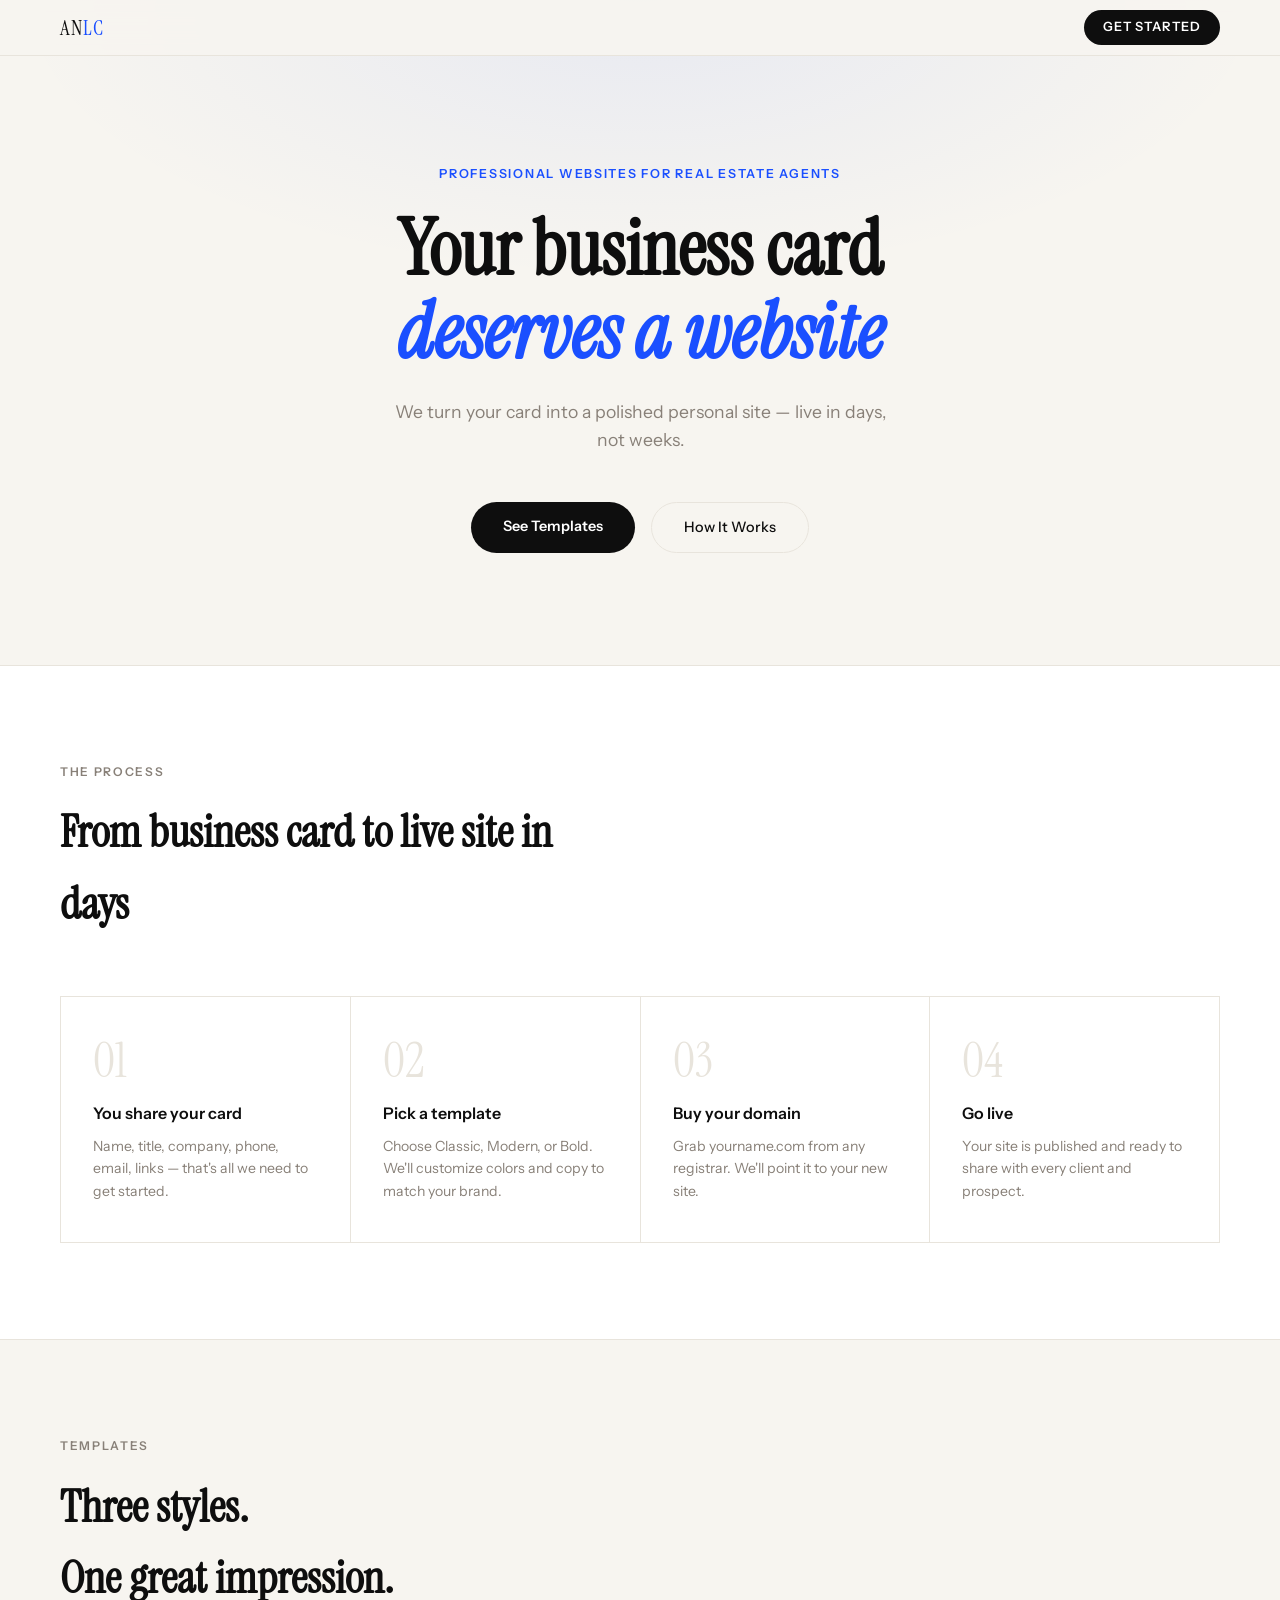
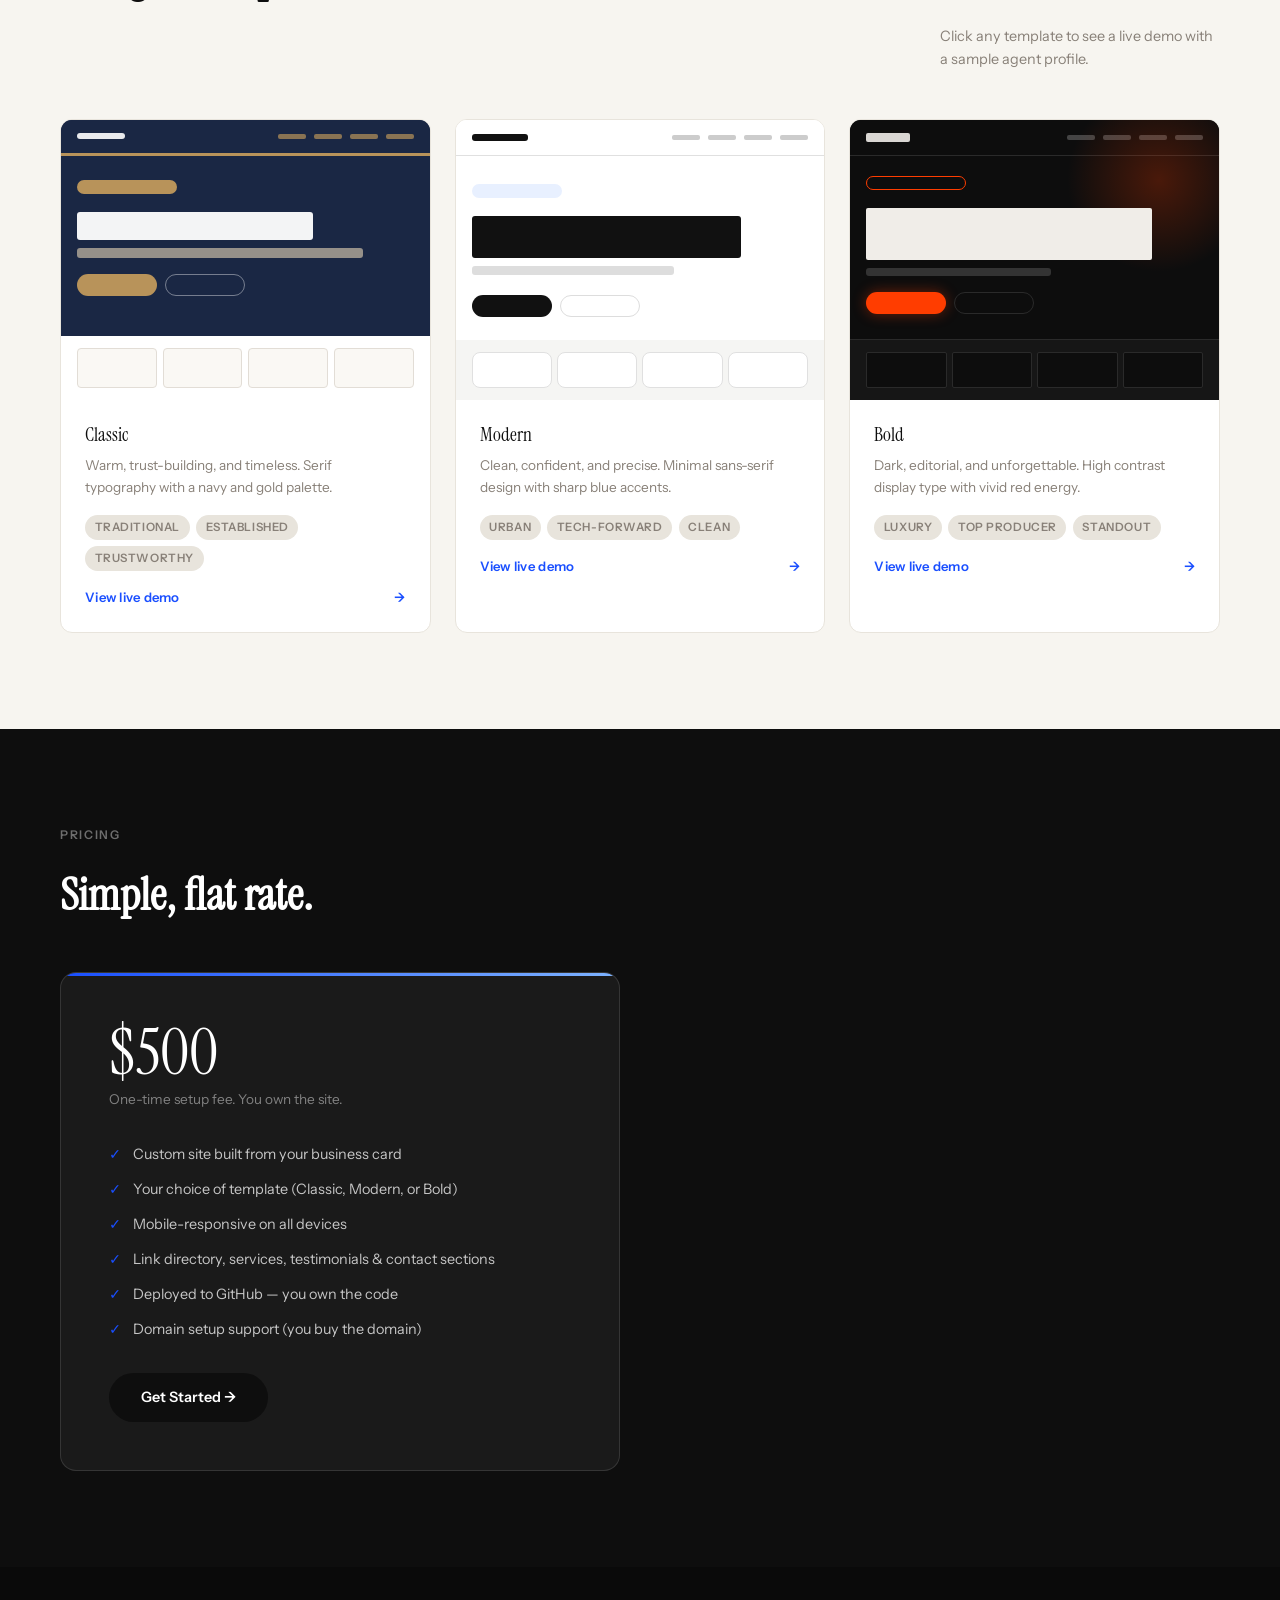
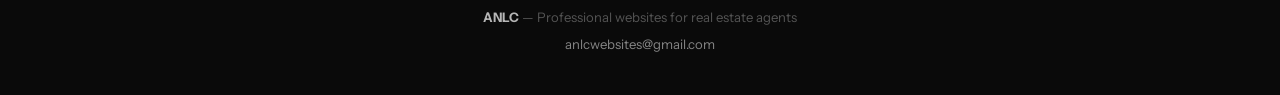
==== index.html @ ca84db9d "Update index.html with biz email" ====
<!DOCTYPE html>
<html lang="en">
<head>
  <meta charset="UTF-8" />
  <meta name="viewport" content="width=device-width, initial-scale=1.0" />
  <title>ANLC — Professional Websites for Real Estate Agents</title>
  <link rel="preconnect" href="https://fonts.googleapis.com" />
  <link rel="stylesheet" href="https://fonts.googleapis.com/css2?family=Instrument+Serif:ital@0;1&family=Instrument+Sans:wght@400;500;600&display=swap" />
  <style>
    *, *::before, *::after { box-sizing: border-box; margin: 0; padding: 0; }
    html { scroll-behavior: smooth; }

    :root {
      --ink:     #0e0e0e;
      --paper:   #f7f5f0;
      --mid:     #e8e4dc;
      --muted:   #888078;
      --accent:  #1a4fff;
      --f-serif: 'Instrument Serif', Georgia, serif;
      --f-sans:  'Instrument Sans', system-ui, sans-serif;
      --max:     1160px;
    }

    body {
      background: var(--paper);
      color: var(--ink);
      font-family: var(--f-sans);
      font-size: 16px;
      line-height: 1.6;
    }

    /* ── NAV ─────────────────────────────────────────────── */
    nav {
      position: fixed; top: 0; left: 0; right: 0; z-index: 50;
      background: rgba(247,245,240,.92);
      backdrop-filter: blur(12px);
      border-bottom: 1px solid var(--mid);
      height: 56px;
      display: flex; align-items: center;
      padding: 0 2rem;
    }
    .nav-inner {
      max-width: var(--max); margin: 0 auto; width: 100%;
      display: flex; align-items: center; justify-content: space-between;
    }
    .logo {
      font-family: var(--f-serif);
      font-size: 1.3rem;
      letter-spacing: .04em;
      color: var(--ink);
    }
    .logo span { color: var(--accent); }
    .nav-cta {
      background: var(--ink);
      color: #fff;
      font-size: .8rem;
      font-weight: 600;
      letter-spacing: .06em;
      text-transform: uppercase;
      padding: .45rem 1.2rem;
      border-radius: 100px;
      text-decoration: none;
      transition: background .2s;
    }
    .nav-cta:hover { background: var(--accent); }

    /* ── HERO ────────────────────────────────────────────── */
    .hero {
      padding: 10rem 2rem 7rem;
      text-align: center;
      position: relative;
      overflow: hidden;
    }
    .hero::before {
      content: '';
      position: absolute; inset: 0;
      background:
        radial-gradient(ellipse 70% 60% at 50% 0%, rgba(26,79,255,.07) 0%, transparent 70%);
      pointer-events: none;
    }
    .hero-eyebrow {
      display: inline-block;
      font-size: .78rem;
      font-weight: 600;
      letter-spacing: .14em;
      text-transform: uppercase;
      color: var(--accent);
      margin-bottom: 1.5rem;
      opacity: 0;
      animation: fadeUp .6s .1s ease forwards;
    }
    .hero-headline {
      font-family: var(--f-serif);
      font-size: clamp(2.8rem, 6vw, 5.2rem);
      line-height: 1.08;
      color: var(--ink);
      max-width: 820px;
      margin: 0 auto 1.5rem;
      opacity: 0;
      animation: fadeUp .6s .2s ease forwards;
    }
    .hero-headline em {
      font-style: italic;
      color: var(--accent);
    }
    .hero-sub {
      font-size: 1.1rem;
      color: var(--muted);
      max-width: 500px;
      margin: 0 auto 3rem;
      font-weight: 400;
      opacity: 0;
      animation: fadeUp .6s .3s ease forwards;
    }
    .hero-actions {
      display: flex; gap: 1rem; justify-content: center; flex-wrap: wrap;
      opacity: 0;
      animation: fadeUp .6s .4s ease forwards;
    }
    .btn-primary {
      background: var(--ink); color: #fff;
      padding: .8rem 2rem;
      border-radius: 100px;
      font-size: .9rem; font-weight: 600;
      text-decoration: none;
      transition: background .2s, transform .2s;
    }
    .btn-primary:hover { background: var(--accent); transform: translateY(-1px); }
    .btn-ghost {
      border: 1.5px solid var(--mid); color: var(--ink);
      padding: .8rem 2rem;
      border-radius: 100px;
      font-size: .9rem; font-weight: 500;
      text-decoration: none;
      transition: border-color .2s;
    }
    .btn-ghost:hover { border-color: var(--ink); }

    /* ── HOW IT WORKS ────────────────────────────────────── */
    .how {
      padding: 6rem 2rem;
      background: #fff;
      border-top: 1px solid var(--mid);
      border-bottom: 1px solid var(--mid);
    }
    .how-inner {
      max-width: var(--max); margin: 0 auto;
    }
    .section-label {
      font-size: .75rem;
      font-weight: 600;
      letter-spacing: .14em;
      text-transform: uppercase;
      color: var(--muted);
      margin-bottom: 1rem;
    }
    .section-title {
      font-family: var(--f-serif);
      font-size: clamp(1.8rem, 3.5vw, 2.8rem);
      color: var(--ink);
      margin-bottom: 3.5rem;
      max-width: 540px;
    }
    .steps {
      display: grid;
      grid-template-columns: repeat(auto-fit, minmax(200px, 1fr));
      gap: 1px;
      background: var(--mid);
      border: 1px solid var(--mid);
    }
    .step {
      background: #fff;
      padding: 2.5rem 2rem;
    }
    .step-num {
      font-family: var(--f-serif);
      font-size: 3rem;
      color: var(--mid);
      line-height: 1;
      margin-bottom: 1rem;
    }
    .step-title {
      font-size: 1rem;
      font-weight: 600;
      color: var(--ink);
      margin-bottom: .5rem;
    }
    .step-desc { font-size: .88rem; color: var(--muted); }

    /* ── TEMPLATES ───────────────────────────────────────── */
    .templates {
      padding: 6rem 2rem;
    }
    .templates-inner { max-width: var(--max); margin: 0 auto; }
    .templates-header {
      display: flex;
      align-items: flex-end;
      justify-content: space-between;
      margin-bottom: 3rem;
      flex-wrap: wrap;
      gap: 1rem;
    }
    .template-grid {
      display: grid;
      grid-template-columns: repeat(3, 1fr);
      gap: 1.5rem;
    }

    .template-card {
      border-radius: 12px;
      overflow: hidden;
      border: 1px solid var(--mid);
      transition: transform .25s, box-shadow .25s;
      text-decoration: none;
      display: block;
      background: #fff;
    }
    .template-card:hover {
      transform: translateY(-6px);
      box-shadow: 0 16px 48px rgba(0,0,0,.1);
    }

    /* Preview thumbnails — CSS-generated mockups */
    .template-preview {
      height: 280px;
      position: relative;
      overflow: hidden;
    }

    /* CLASSIC preview */
    .preview-classic {
      background: #1a2744;
    }
    .preview-classic .p-nav {
      background: #1a2744;
      border-bottom: 3px solid #b8935a;
      height: 36px;
      display: flex; align-items: center; padding: 0 16px;
      gap: 12px;
    }
    .preview-classic .p-nav-dot { width: 48px; height: 6px; background: #fff; border-radius: 3px; opacity: .9; }
    .preview-classic .p-nav-links { display: flex; gap: 8px; margin-left: auto; }
    .preview-classic .p-nav-link { width: 28px; height: 5px; background: #b8935a; border-radius: 2px; opacity: .7; }
    .preview-classic .p-hero { padding: 24px 16px 16px; }
    .preview-classic .p-badge { background: #b8935a; display: inline-block; height: 14px; width: 100px; border-radius: 7px; margin-bottom: 10px; }
    .preview-classic .p-name { height: 28px; background: #fff; border-radius: 3px; width: 70%; margin-bottom: 8px; opacity: .95; }
    .preview-classic .p-tag { height: 10px; background: #e8d5b7; border-radius: 3px; width: 85%; opacity: .6; margin-bottom: 16px; }
    .preview-classic .p-btns { display: flex; gap: 8px; }
    .preview-classic .p-btn1 { height: 22px; width: 80px; background: #b8935a; border-radius: 11px; }
    .preview-classic .p-btn2 { height: 22px; width: 80px; border: 1.5px solid rgba(255,255,255,.4); border-radius: 11px; }
    .preview-classic .p-cards {
      position: absolute; bottom: 0; left: 0; right: 0;
      background: #fff;
      padding: 12px 16px;
      display: grid; grid-template-columns: repeat(4,1fr); gap: 6px;
    }
    .preview-classic .p-card { height: 40px; background: #faf8f4; border: 1px solid #e2ddd6; border-radius: 4px; }

    /* MODERN preview */
    .preview-modern { background: #fff; }
    .preview-modern .p-nav {
      background: rgba(255,255,255,.9);
      border-bottom: 1px solid #e0e0e0;
      height: 36px;
      display: flex; align-items: center; padding: 0 16px; gap: 12px;
    }
    .preview-modern .p-nav-dot { width: 56px; height: 7px; background: #111; border-radius: 3px; }
    .preview-modern .p-nav-links { display: flex; gap: 8px; margin-left: auto; }
    .preview-modern .p-nav-link { width: 28px; height: 5px; background: #ccc; border-radius: 2px; }
    .preview-modern .p-hero { padding: 28px 16px 16px; }
    .preview-modern .p-badge { background: #e8f0ff; display: inline-block; height: 14px; width: 90px; border-radius: 7px; margin-bottom: 10px; }
    .preview-modern .p-name { height: 42px; background: #111; border-radius: 3px; width: 80%; margin-bottom: 8px; }
    .preview-modern .p-tag { height: 9px; background: #ddd; border-radius: 3px; width: 60%; margin-bottom: 20px; }
    .preview-modern .p-btns { display: flex; gap: 8px; }
    .preview-modern .p-btn1 { height: 22px; width: 80px; background: #111; border-radius: 11px; }
    .preview-modern .p-btn2 { height: 22px; width: 80px; border: 1.5px solid #ddd; border-radius: 11px; }
    .preview-modern .p-cards {
      position: absolute; bottom: 0; left: 0; right: 0;
      background: #f5f5f3;
      padding: 12px 16px;
      display: grid; grid-template-columns: repeat(4,1fr); gap: 5px;
    }
    .preview-modern .p-card { height: 36px; background: #fff; border: 1px solid #e0e0e0; border-radius: 8px; }

    /* BOLD preview */
    .preview-bold { background: #0d0d0d; }
    .preview-bold .p-nav {
      background: #0d0d0d;
      border-bottom: 1px solid #2a2a2a;
      height: 36px;
      display: flex; align-items: center; padding: 0 16px; gap: 12px;
    }
    .preview-bold .p-nav-dot { width: 44px; height: 9px; background: #f0ede8; border-radius: 2px; opacity: .9; }
    .preview-bold .p-nav-links { display: flex; gap: 8px; margin-left: auto; }
    .preview-bold .p-nav-link { width: 28px; height: 5px; background: #444; border-radius: 2px; }
    .preview-bold .p-glow {
      position: absolute; top: -40px; right: -40px;
      width: 200px; height: 200px;
      background: radial-gradient(circle, rgba(255,61,0,.25) 0%, transparent 65%);
      pointer-events: none;
    }
    .preview-bold .p-hero { padding: 20px 16px 16px; position: relative; z-index: 1; }
    .preview-bold .p-badge { border: 1px solid #ff3d00; display: inline-block; height: 14px; width: 100px; border-radius: 7px; margin-bottom: 10px; }
    .preview-bold .p-name { height: 52px; background: #f0ede8; border-radius: 2px; width: 85%; margin-bottom: 8px; }
    .preview-bold .p-tag { height: 8px; background: #333; border-radius: 3px; width: 55%; margin-bottom: 16px; }
    .preview-bold .p-btns { display: flex; gap: 8px; }
    .preview-bold .p-btn1 { height: 22px; width: 80px; background: #ff3d00; border-radius: 11px; box-shadow: 0 0 14px rgba(255,61,0,.4); }
    .preview-bold .p-btn2 { height: 22px; width: 80px; border: 1px solid #2a2a2a; border-radius: 11px; }
    .preview-bold .p-cards {
      position: absolute; bottom: 0; left: 0; right: 0;
      background: #161616;
      border-top: 1px solid #2a2a2a;
      padding: 12px 16px;
      display: grid; grid-template-columns: repeat(4,1fr); gap: 5px;
    }
    .preview-bold .p-card { height: 36px; background: #0d0d0d; border: 1px solid #2a2a2a; border-radius: 2px; }

    /* Template card info */
    .template-info { padding: 1.25rem 1.5rem 1.5rem; }
    .template-name {
      font-family: var(--f-serif);
      font-size: 1.2rem;
      color: var(--ink);
      margin-bottom: .3rem;
    }
    .template-desc { font-size: .85rem; color: var(--muted); margin-bottom: 1rem; }
    .template-tags { display: flex; flex-wrap: wrap; gap: .4rem; }
    .tag {
      font-size: .72rem;
      font-weight: 600;
      letter-spacing: .05em;
      text-transform: uppercase;
      padding: .2rem .6rem;
      border-radius: 100px;
      background: var(--mid);
      color: var(--muted);
    }
    .template-link {
      display: flex; align-items: center; justify-content: space-between;
      margin-top: 1rem;
      font-size: .82rem;
      font-weight: 600;
      color: var(--accent);
      letter-spacing: .02em;
    }
    .template-link::after { content: '→'; }

    /* ── PRICING ─────────────────────────────────────────── */
    .pricing {
      padding: 6rem 2rem;
      background: var(--ink);
      color: #fff;
    }
    .pricing-inner { max-width: var(--max); margin: 0 auto; }
    .pricing-inner .section-label { color: rgba(255,255,255,.4); }
    .pricing-inner .section-title { color: #fff; }
    .pricing-card {
      background: rgba(255,255,255,.05);
      border: 1px solid rgba(255,255,255,.12);
      border-radius: 16px;
      padding: 3rem;
      max-width: 560px;
      position: relative;
      overflow: hidden;
    }
    .pricing-card::before {
      content: '';
      position: absolute; top: 0; left: 0; right: 0; height: 3px;
      background: linear-gradient(90deg, var(--accent), #7eb3ff);
    }
    .price-amount {
      font-family: var(--f-serif);
      font-size: 4rem;
      line-height: 1;
      margin-bottom: .25rem;
    }
    .price-note { font-size: .85rem; color: rgba(255,255,255,.45); margin-bottom: 2rem; }
    .price-includes {
      list-style: none;
      display: flex; flex-direction: column; gap: .75rem;
      margin-bottom: 2rem;
    }
    .price-includes li {
      font-size: .9rem;
      color: rgba(255,255,255,.75);
      padding-left: 1.5rem;
      position: relative;
    }
    .price-includes li::before {
      content: '✓';
      position: absolute; left: 0;
      color: var(--accent);
      font-weight: 700;
    }

    /* ── FOOTER ──────────────────────────────────────────── */
    footer {
      background: #0a0a0a;
      padding: 2.5rem 2rem;
      text-align: center;
      font-size: .82rem;
      color: rgba(255,255,255,.3);
    }
    footer a { color: rgba(255,255,255,.5); text-decoration: none; }
    footer a:hover { color: #fff; }

    /* ── ANIMATIONS ──────────────────────────────────────── */
    @keyframes fadeUp {
      from { opacity: 0; transform: translateY(20px); }
      to   { opacity: 1; transform: translateY(0); }
    }

    /* ── RESPONSIVE ──────────────────────────────────────── */
    @media (max-width: 900px) {
      .template-grid { grid-template-columns: 1fr; max-width: 480px; margin: 0 auto; }
    }
    @media (max-width: 600px) {
      .hero { padding: 8rem 1.5rem 5rem; }
      .templates-header { flex-direction: column; align-items: flex-start; }
      .pricing-card { padding: 2rem 1.5rem; }
    }
  </style>
</head>
<body>

  <!-- NAV -->
  <nav>
    <div class="nav-inner">
      <span class="logo">AN<span>LC</span></span>
      <a href="#contact" class="nav-cta">Get Started</a>
    </div>
  </nav>

  <!-- HERO -->
  <section class="hero">
    <p class="hero-eyebrow">Professional websites for real estate agents</p>
    <h1 class="hero-headline">Your business card<br/><em>deserves a website</em></h1>
    <p class="hero-sub">We turn your card into a polished personal site — live in days, not weeks.</p>
    <div class="hero-actions">
      <a href="#templates" class="btn-primary">See Templates</a>
      <a href="#how" class="btn-ghost">How It Works</a>
    </div>
  </section>

  <!-- HOW IT WORKS -->
  <section class="how" id="how">
    <div class="how-inner">
      <p class="section-label">The Process</p>
      <h2 class="section-title">From business card to live site in days</h2>
      <div class="steps">
        <div class="step">
          <div class="step-num">01</div>
          <div class="step-title">You share your card</div>
          <p class="step-desc">Name, title, company, phone, email, links — that's all we need to get started.</p>
        </div>
        <div class="step">
          <div class="step-num">02</div>
          <div class="step-title">Pick a template</div>
          <p class="step-desc">Choose Classic, Modern, or Bold. We'll customize colors and copy to match your brand.</p>
        </div>
        <div class="step">
          <div class="step-num">03</div>
          <div class="step-title">Buy your domain</div>
          <p class="step-desc">Grab yourname.com from any registrar. We'll point it to your new site.</p>
        </div>
        <div class="step">
          <div class="step-num">04</div>
          <div class="step-title">Go live</div>
          <p class="step-desc">Your site is published and ready to share with every client and prospect.</p>
        </div>
      </div>
    </div>
  </section>

  <!-- TEMPLATES -->
  <section class="templates" id="templates">
    <div class="templates-inner">
      <div class="templates-header">
        <div>
          <p class="section-label">Templates</p>
          <h2 class="section-title">Three styles.<br/>One great impression.</h2>
        </div>
        <p style="color:var(--muted);font-size:.9rem;max-width:280px">Click any template to see a live demo with a sample agent profile.</p>
      </div>

      <div class="template-grid">

        <!-- CLASSIC -->
        <a href="./classic/" class="template-card" target="_blank">
          <div class="template-preview preview-classic">
            <div class="p-nav">
              <div class="p-nav-dot"></div>
              <div class="p-nav-links">
                <div class="p-nav-link"></div>
                <div class="p-nav-link"></div>
                <div class="p-nav-link"></div>
                <div class="p-nav-link"></div>
              </div>
            </div>
            <div class="p-hero">
              <div class="p-badge"></div>
              <div class="p-name"></div>
              <div class="p-tag"></div>
              <div class="p-btns">
                <div class="p-btn1"></div>
                <div class="p-btn2"></div>
              </div>
            </div>
            <div class="p-cards">
              <div class="p-card"></div>
              <div class="p-card"></div>
              <div class="p-card"></div>
              <div class="p-card"></div>
            </div>
          </div>
          <div class="template-info">
            <div class="template-name">Classic</div>
            <p class="template-desc">Warm, trust-building, and timeless. Serif typography with a navy and gold palette.</p>
            <div class="template-tags">
              <span class="tag">Traditional</span>
              <span class="tag">Established</span>
              <span class="tag">Trustworthy</span>
            </div>
            <div class="template-link">View live demo</div>
          </div>
        </a>

        <!-- MODERN -->
        <a href="./modern/" class="template-card" target="_blank">
          <div class="template-preview preview-modern">
            <div class="p-nav">
              <div class="p-nav-dot"></div>
              <div class="p-nav-links">
                <div class="p-nav-link"></div>
                <div class="p-nav-link"></div>
                <div class="p-nav-link"></div>
                <div class="p-nav-link"></div>
              </div>
            </div>
            <div class="p-hero">
              <div class="p-badge"></div>
              <div class="p-name"></div>
              <div class="p-tag"></div>
              <div class="p-btns">
                <div class="p-btn1"></div>
                <div class="p-btn2"></div>
              </div>
            </div>
            <div class="p-cards">
              <div class="p-card"></div>
              <div class="p-card"></div>
              <div class="p-card"></div>
              <div class="p-card"></div>
            </div>
          </div>
          <div class="template-info">
            <div class="template-name">Modern</div>
            <p class="template-desc">Clean, confident, and precise. Minimal sans-serif design with sharp blue accents.</p>
            <div class="template-tags">
              <span class="tag">Urban</span>
              <span class="tag">Tech-forward</span>
              <span class="tag">Clean</span>
            </div>
            <div class="template-link">View live demo</div>
          </div>
        </a>

        <!-- BOLD -->
        <a href="./bold/" class="template-card" target="_blank">
          <div class="template-preview preview-bold">
            <div class="p-nav">
              <div class="p-nav-dot"></div>
              <div class="p-nav-links">
                <div class="p-nav-link"></div>
                <div class="p-nav-link"></div>
                <div class="p-nav-link"></div>
                <div class="p-nav-link"></div>
              </div>
            </div>
            <div class="p-glow"></div>
            <div class="p-hero">
              <div class="p-badge"></div>
              <div class="p-name"></div>
              <div class="p-tag"></div>
              <div class="p-btns">
                <div class="p-btn1"></div>
                <div class="p-btn2"></div>
              </div>
            </div>
            <div class="p-cards">
              <div class="p-card"></div>
              <div class="p-card"></div>
              <div class="p-card"></div>
              <div class="p-card"></div>
            </div>
          </div>
          <div class="template-info">
            <div class="template-name">Bold</div>
            <p class="template-desc">Dark, editorial, and unforgettable. High contrast display type with vivid red energy.</p>
            <div class="template-tags">
              <span class="tag">Luxury</span>
              <span class="tag">Top Producer</span>
              <span class="tag">Standout</span>
            </div>
            <div class="template-link">View live demo</div>
          </div>
        </a>

      </div>
    </div>
  </section>

  <!-- PRICING -->
  <section class="pricing" id="pricing">
    <div class="pricing-inner">
      <p class="section-label">Pricing</p>
      <h2 class="section-title" style="color:#fff;margin-bottom:2.5rem">Simple, flat rate.</h2>
      <div class="pricing-card">
        <div class="price-amount">$500</div>
        <p class="price-note">One-time setup fee. You own the site.</p>
        <ul class="price-includes">
          <li>Custom site built from your business card</li>
          <li>Your choice of template (Classic, Modern, or Bold)</li>
          <li>Mobile-responsive on all devices</li>
          <li>Link directory, services, testimonials & contact sections</li>
          <li>Deployed to GitHub — you own the code</li>
          <li>Domain setup support (you buy the domain)</li>
        </ul>
        <a href="mailto:anlcwebsites@gmail.com" class="btn-primary" style="display:inline-block">Get Started →</a>
      </div>
    </div>
  </section>

  <!-- FOOTER -->
  <footer id="contact">
    <p style="margin-bottom:.4rem">
      <strong style="color:rgba(255,255,255,.7)">ANLC</strong> — Professional websites for real estate agents
    </p>
    <p><a href="mailto:anlcwebsites@gmail.com">anlcwebsites@gmail.com</a></p>
  </footer>

</body>
</html>
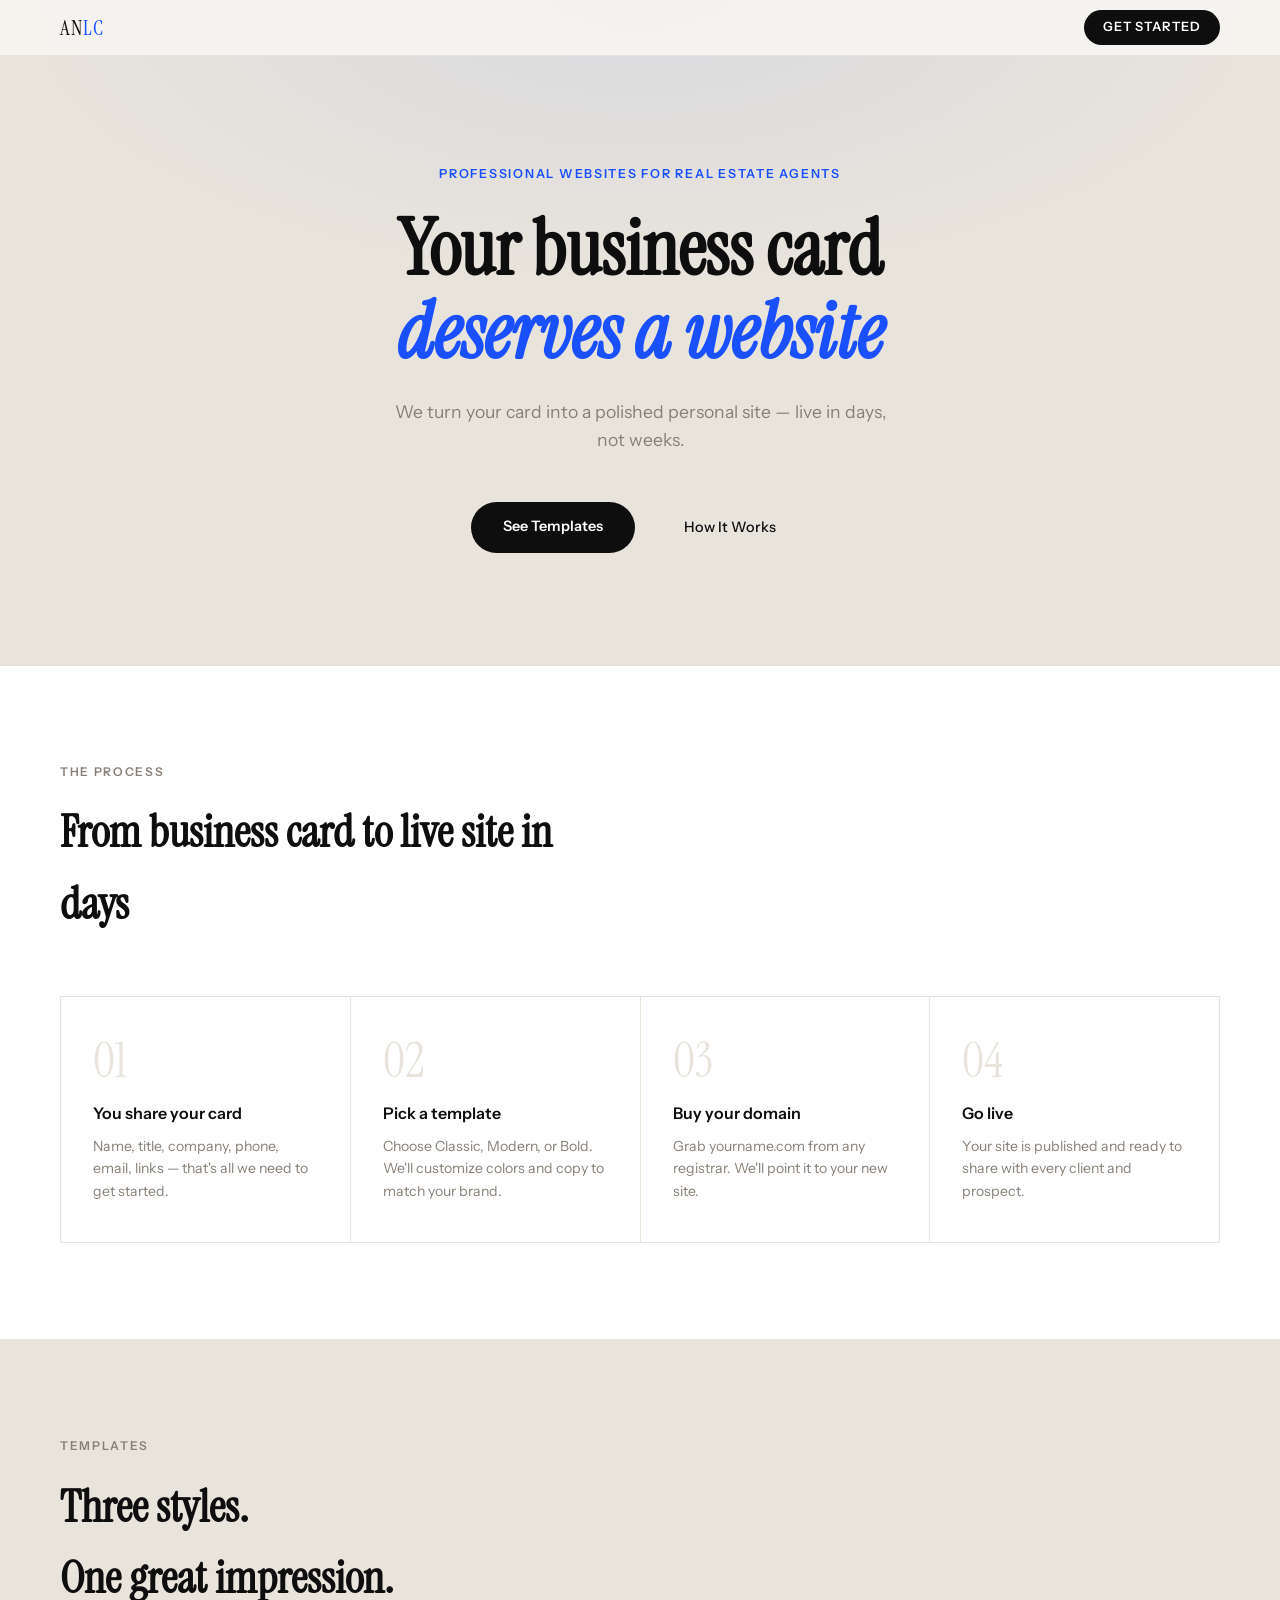
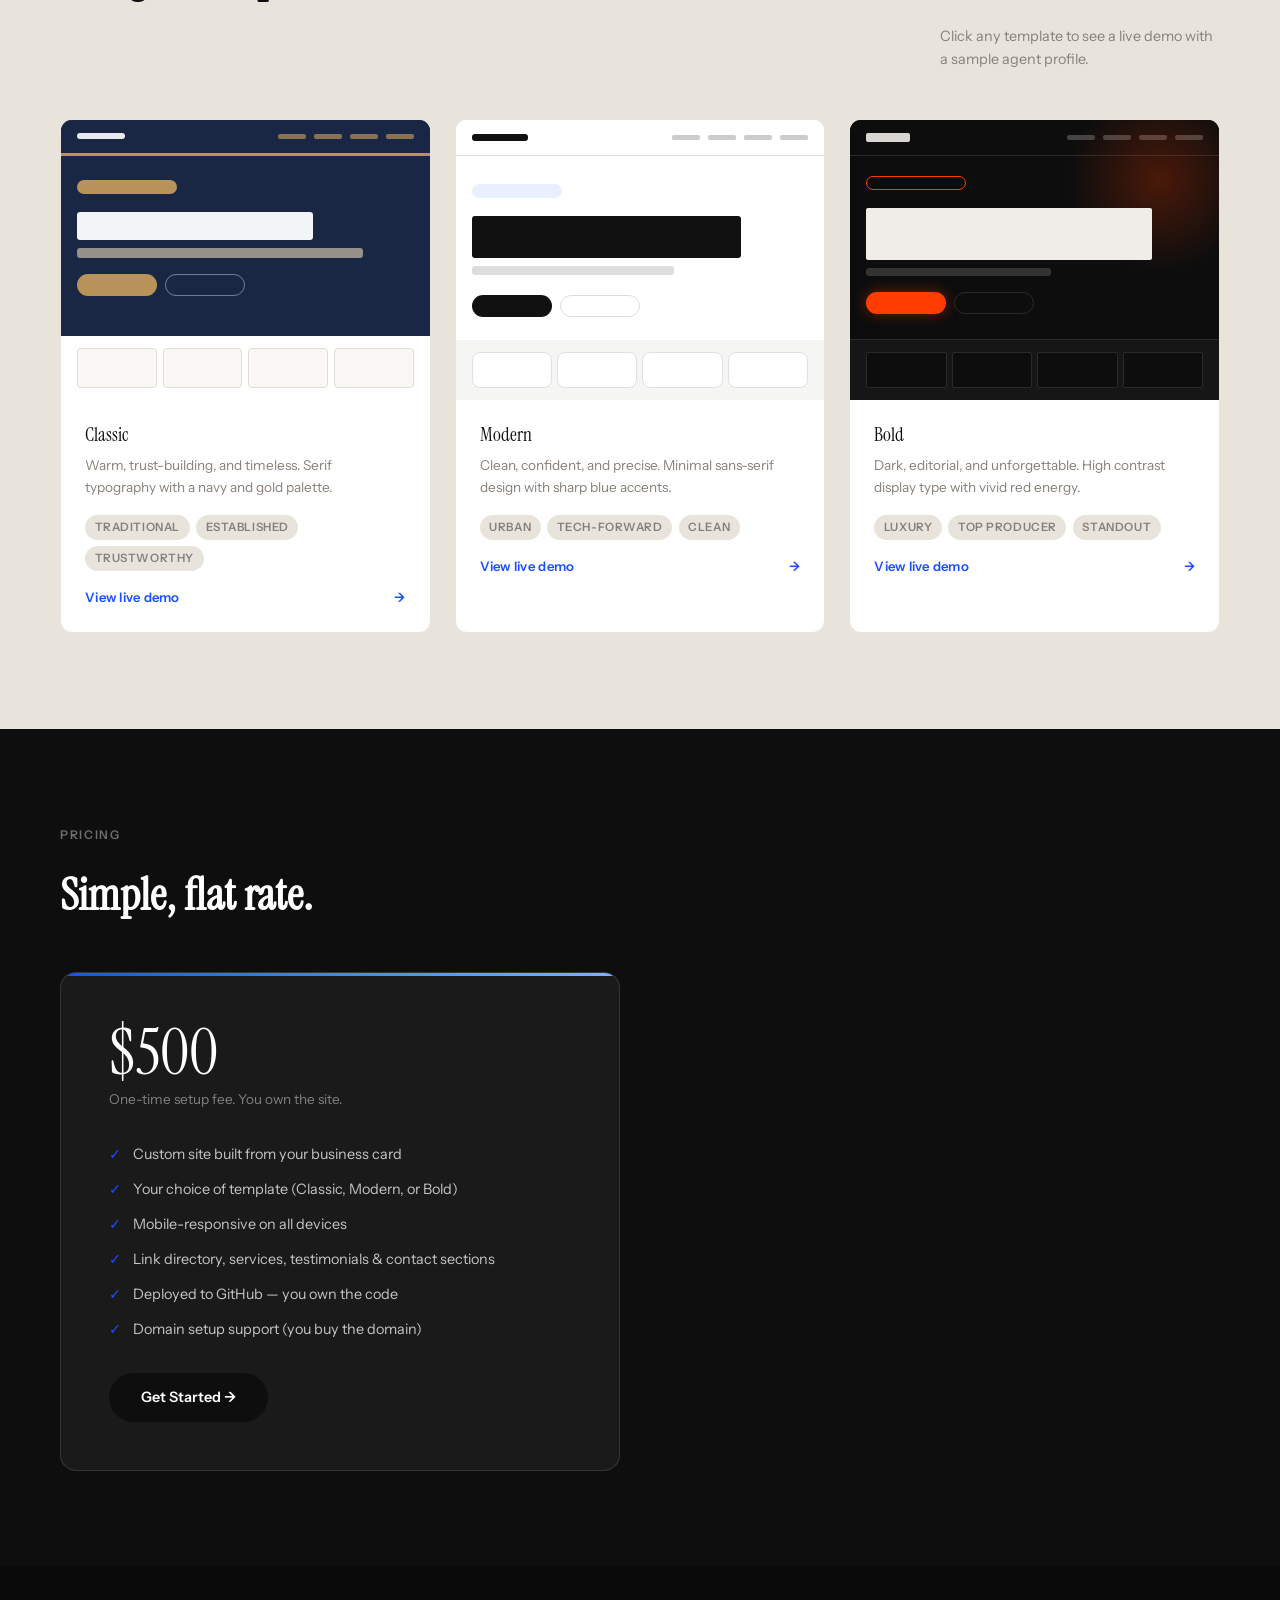
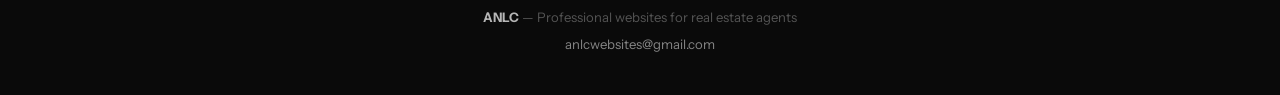
==== commit 4568e7b7: "Update index.html darker background" ====
--- a/index.html
+++ b/index.html
@@ -12,7 +12,7 @@
 
     :root {
       --ink:     #0e0e0e;
-      --paper:   #f7f5f0;
+      --paper: #e8e4dc;
       --mid:     #e8e4dc;
       --muted:   #888078;
       --accent:  #1a4fff;
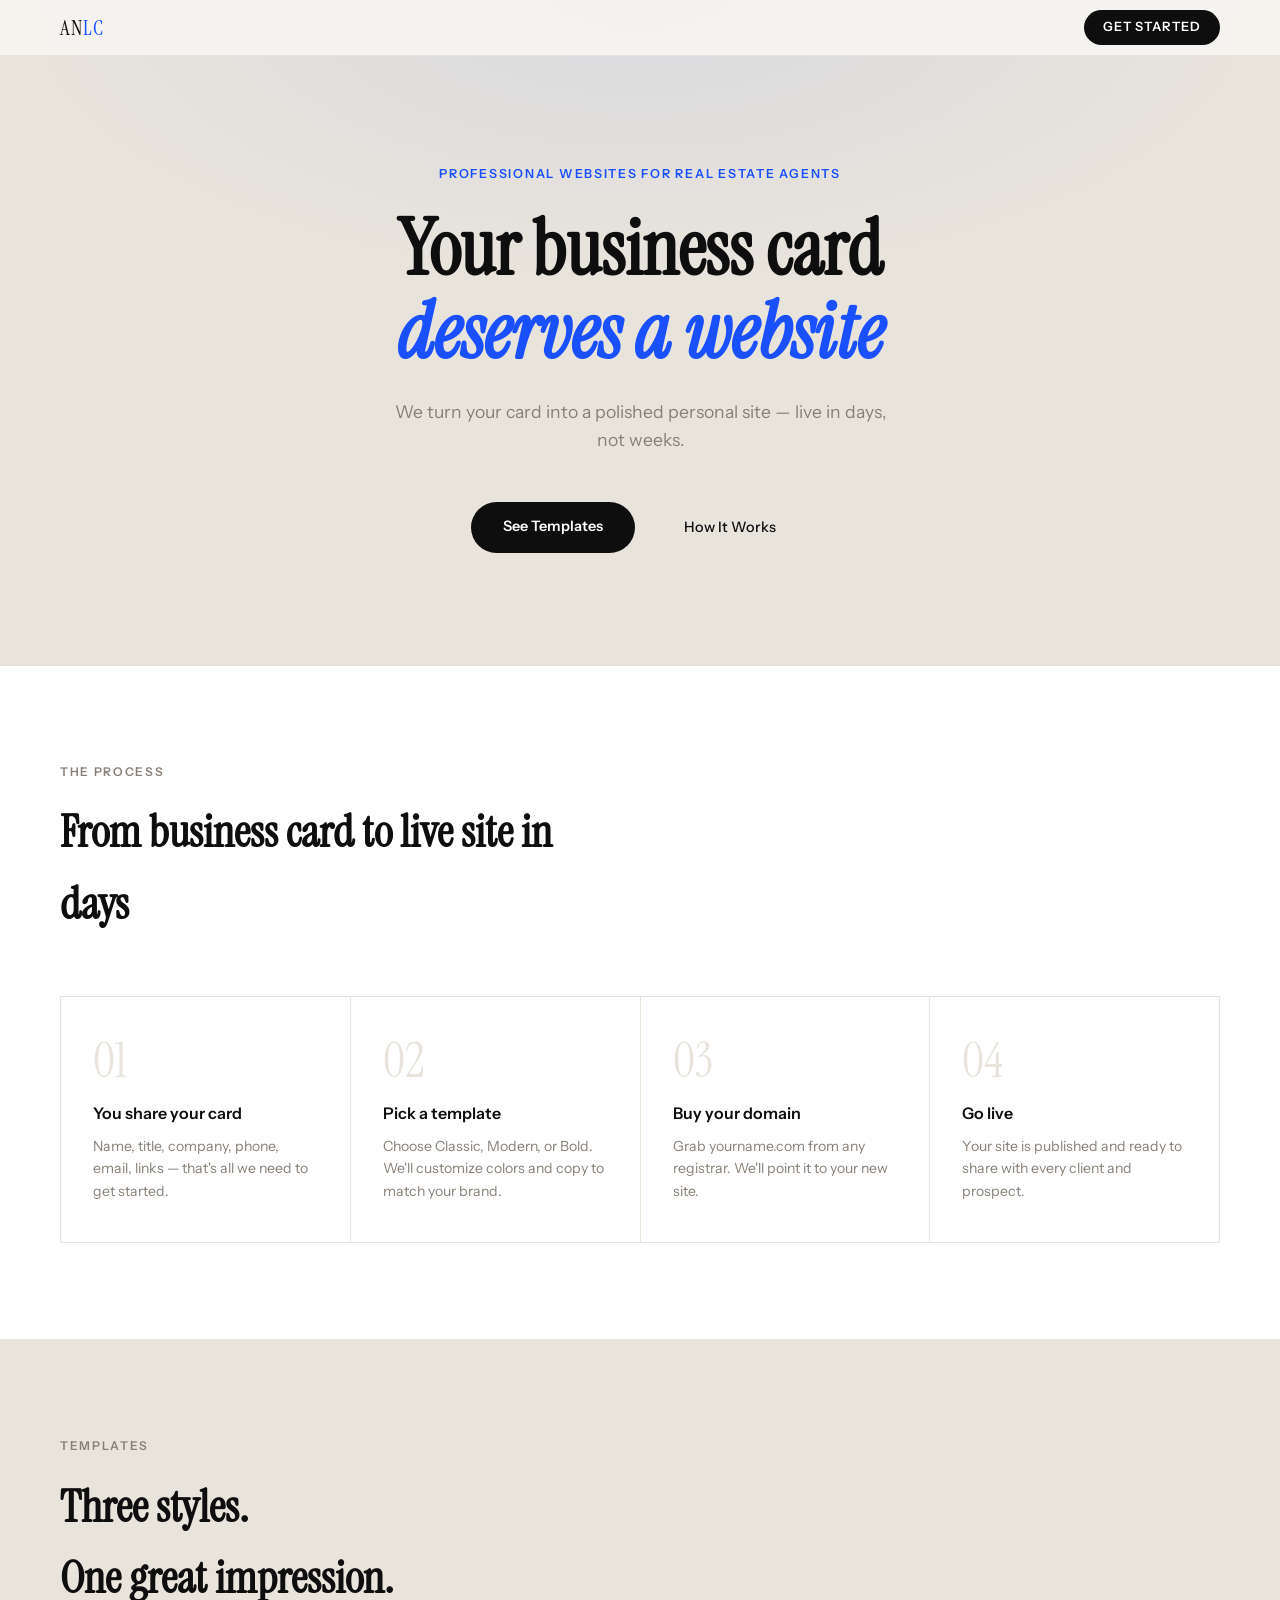
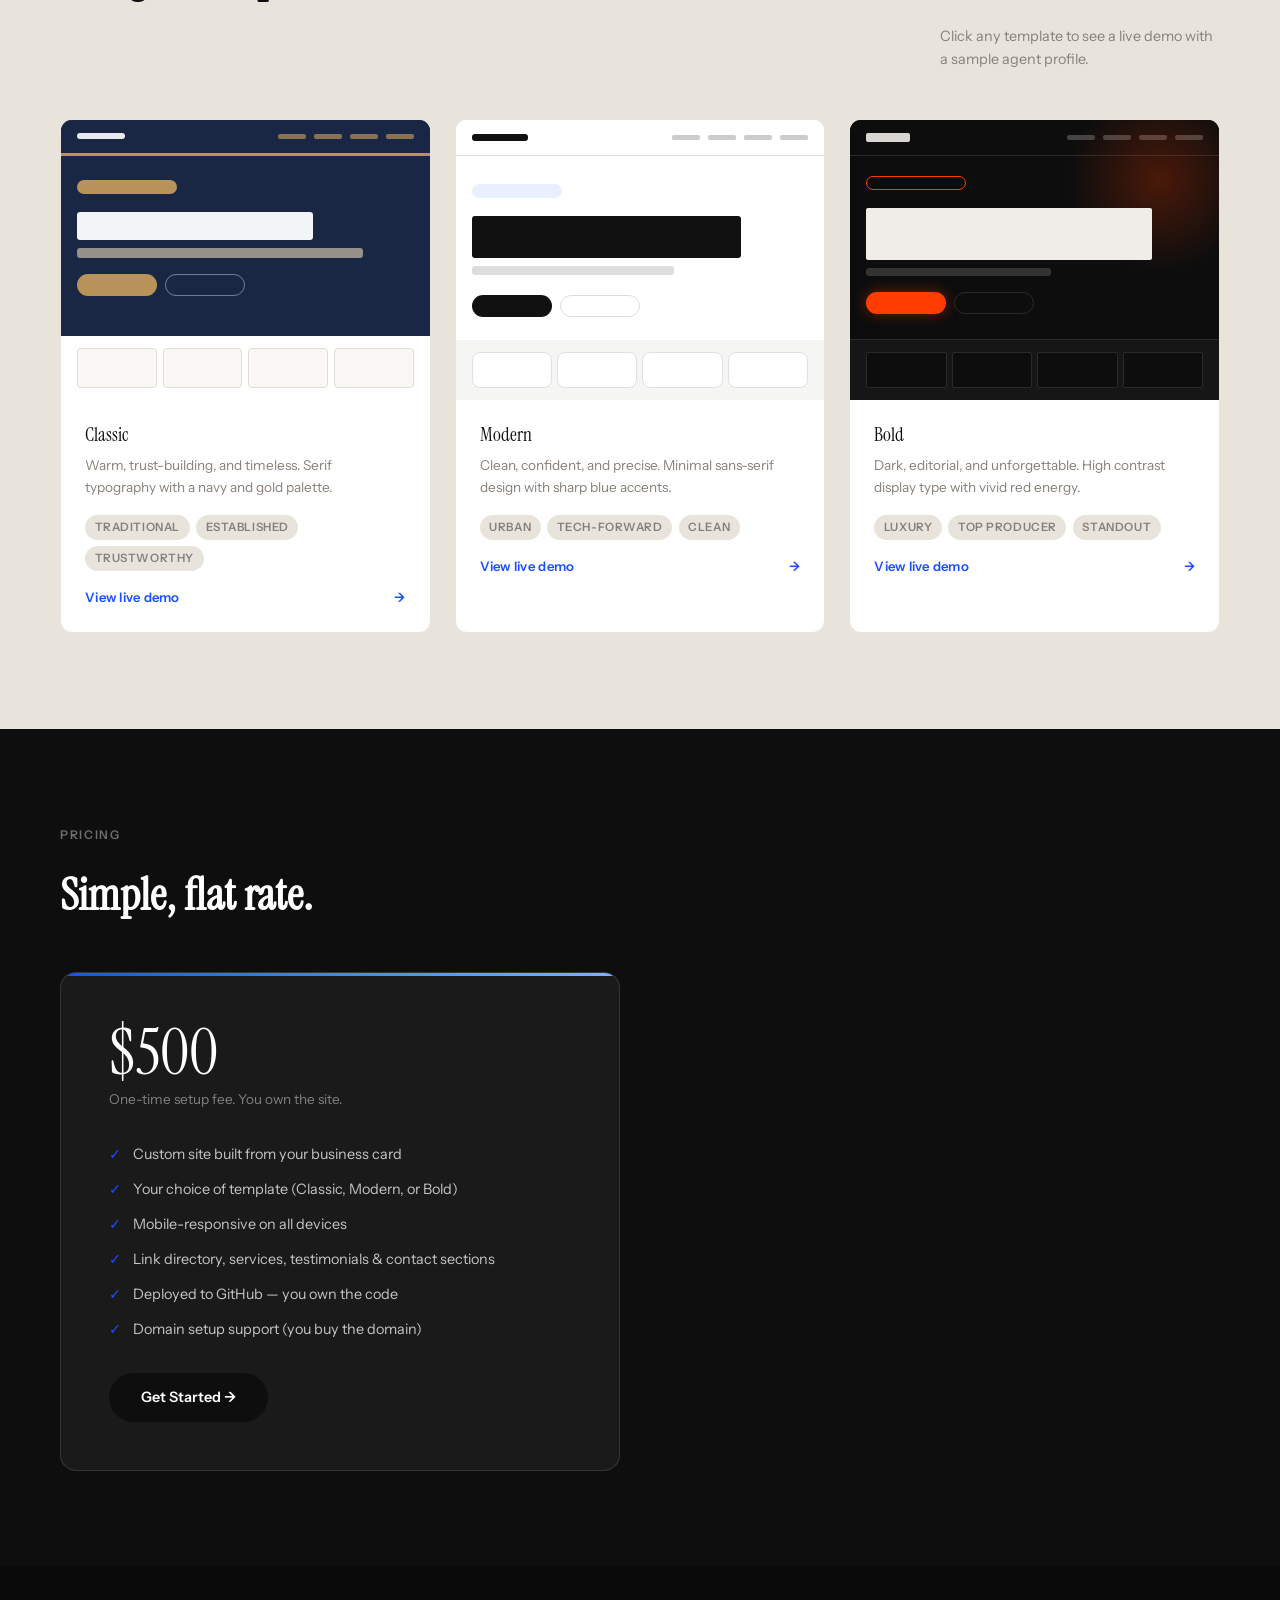
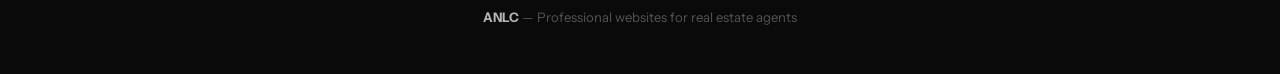
==== commit 59888a20: "Add files via upload" ====
--- a/index.html
+++ b/index.html
@@ -2,6 +2,7 @@
 <html lang="en">
 <head>
   <meta charset="UTF-8" />
+<link rel="icon" href="favicon.png" type="image/png" />
   <meta name="viewport" content="width=device-width, initial-scale=1.0" />
   <title>ANLC — Professional Websites for Real Estate Agents</title>
   <link rel="preconnect" href="https://fonts.googleapis.com" />
@@ -427,7 +428,7 @@
   <nav>
     <div class="nav-inner">
       <span class="logo">AN<span>LC</span></span>
-      <a href="#contact" class="nav-cta">Get Started</a>
+      <a href="https://docs.google.com/forms/d/e/1FAIpQLSc2nTvF0Hm6U1TiB1kS05uPXI6qzrnJtPU-JEfVSeDwCHO5rw/viewform?usp=publish-editor" target="_blank" class="nav-cta">Get Started</a>
     </div>
   </nav>
 
@@ -626,7 +627,7 @@
           <li>Deployed to GitHub — you own the code</li>
           <li>Domain setup support (you buy the domain)</li>
         </ul>
-        <a href="mailto:anlcwebsites@gmail.com" class="btn-primary" style="display:inline-block">Get Started →</a>
+        <a href="https://docs.google.com/forms/d/e/1FAIpQLSc2nTvF0Hm6U1TiB1kS05uPXI6qzrnJtPU-JEfVSeDwCHO5rw/viewform?usp=publish-editor" target="_blank" class="btn-primary" style="display:inline-block">Get Started →</a>
       </div>
     </div>
   </section>
@@ -636,8 +637,4 @@
     <p style="margin-bottom:.4rem">
       <strong style="color:rgba(255,255,255,.7)">ANLC</strong> — Professional websites for real estate agents
     </p>
-    <p><a href="mailto:anlcwebsites@gmail.com">anlcwebsites@gmail.com</a></p>
-  </footer>
-
-</body>
-</html>
+    <p><a href="/cdn-cgi/l/email-protection#a7c6c9cbc4d0c2c5d4
